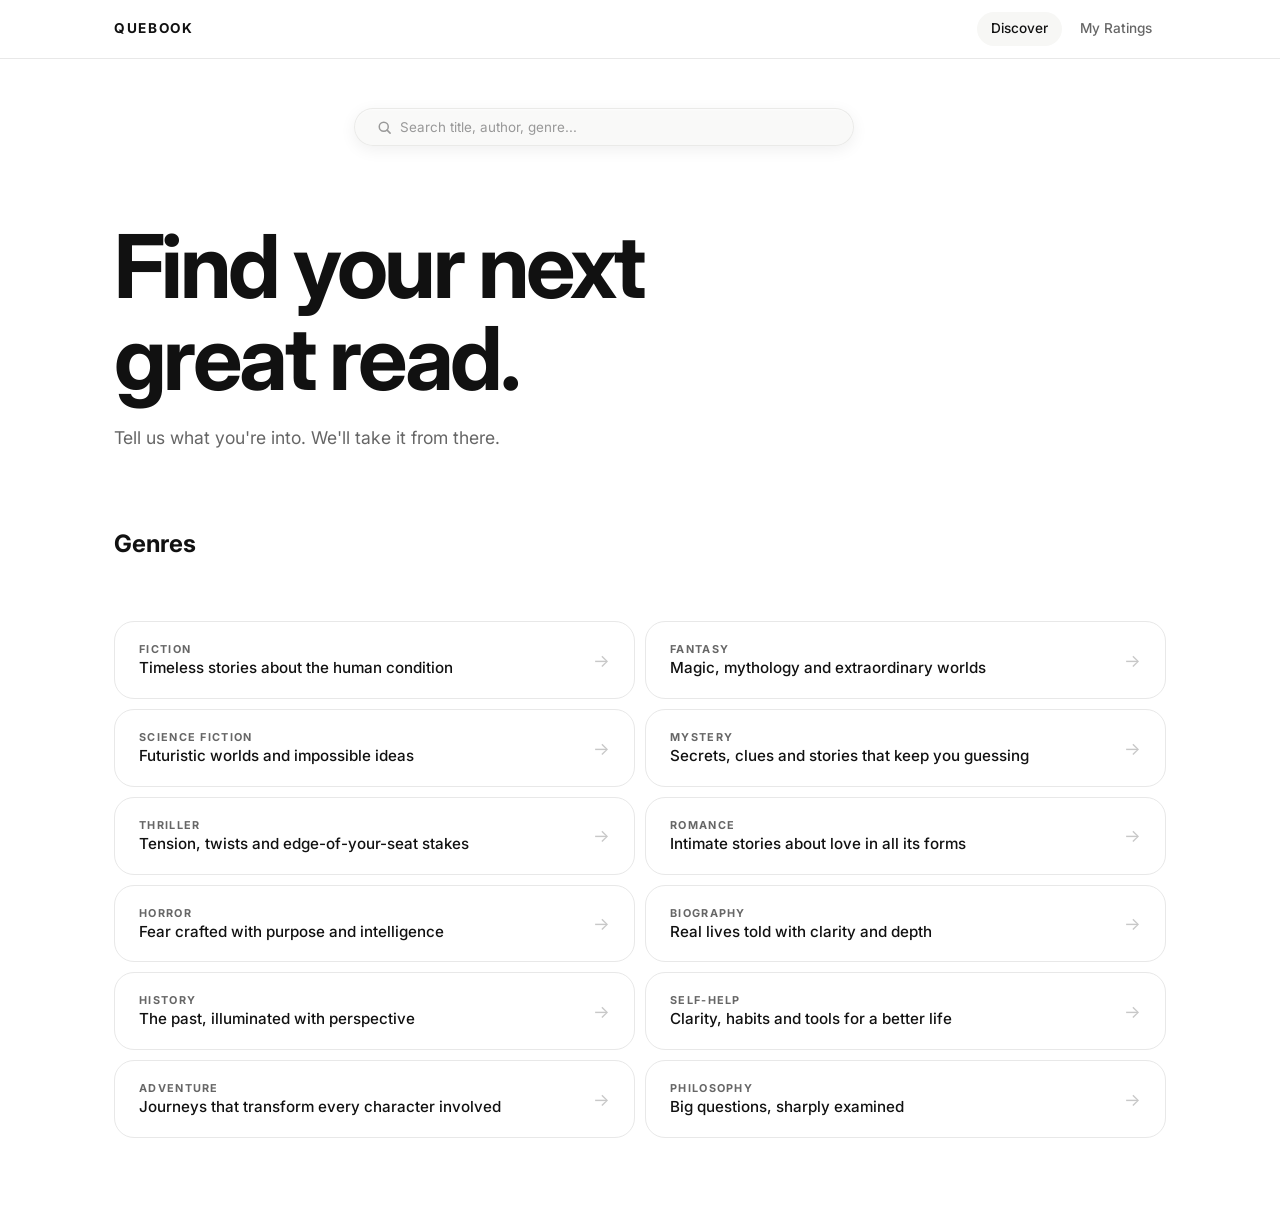
==== templates/index.html @ 7052597d "Initial commit" ====
<!DOCTYPE html>
<html lang="en">

<head>
  <meta charset="UTF-8" />
  <meta name="viewport" content="width=device-width, initial-scale=1.0" />
  <meta name="description" content="Quebook — Discover books worth your time." />
  <title>Quebook · Discover</title>

  <!-- Inter font -->
  <link rel="preconnect" href="https://fonts.googleapis.com" />
  <link rel="preconnect" href="https://fonts.gstatic.com" crossorigin />
  <link href="https://fonts.googleapis.com/css2?family=Inter:wght@300;400;500;600;700&display=swap" rel="stylesheet" />

  <!-- Modular Styles -->
  <link rel="stylesheet" href="../static/css/base.css" />
  <link rel="stylesheet" href="../static/css/navbar.css" />
  <link rel="stylesheet" href="../static/css/discover.css" />
</head>

<body data-page="discover">

  <!-- ══════════════════════════════════════════════════════════
       NAVBAR — Sticky, minimal
  ══════════════════════════════════════════════════════════ -->
  <nav class="navbar" role="navigation" aria-label="Main navigation">
    <div class="navbar-inner">
      <span class="navbar-logo" id="nav-logo" role="link" tabindex="0">Quebook</span>
      <div class="navbar-links">
        <span class="navbar-link active" id="nav-discover" role="link" tabindex="0">Discover</span>
        <span class="navbar-link" id="nav-ratings" role="link" tabindex="0">My Ratings</span>
      </div>
    </div>
  </nav>

  <!-- ══════════════════════════════════════════════════════════
       DISCOVER PAGE
  ══════════════════════════════════════════════════════════ -->
  <main id="screen-discovery" class="screen active">

    <!-- Hero -->
    <section class="hero" aria-labelledby="hero-heading">
      <div class="container">

        <!-- Search Bar (Positioned in Hero, above heading) -->
        <div class="hero-search-wrapper">
          <div class="navbar-search" id="navbar-search">
            <div class="search-input-wrapper">
              <svg class="search-icon" viewBox="0 0 20 20" fill="none" stroke="currentColor" stroke-width="2"
                stroke-linecap="round" stroke-linejoin="round" aria-hidden="true">
                <circle cx="9" cy="9" r="6"></circle>
                <line x1="13.5" y1="13.5" x2="17.5" y2="17.5"></line>
              </svg>
              <input type="text" id="search-input" class="search-input" placeholder="Search title, author, genre..."
                aria-label="Search books" autocomplete="off" spellcheck="false" />
              <button type="button" id="search-clear-btn" class="search-clear-btn" aria-label="Clear search"
                style="display: none;">×</button>
            </div>
            <div id="search-dropdown" class="search-dropdown" role="listbox" aria-label="Search results"
              style="display: none;"></div>
          </div>
        </div>

        <div class="hero-eyebrow"></div>
        <h1 class="text-hero" id="hero-heading">
          Find your next<br>great read.
        </h1>
        <p class="hero-sub" style="margin-top: 20px;">
          Tell us what you're into. We'll take it from there.
        </p>
      </div>
    </section>

    <!-- Genre Selection -->
    <section class="section-genre" aria-labelledby="genre-heading">
      <div class="container">
        <div class="section-header">
          <h1 id="genre-heading">Genres</h1>
          <p id="genre-hint"
            style="font-size:0.8rem; color:var(--grey-3); margin-top:6px; opacity:0; transition: opacity 300ms ease;">
            Select a genre to continue
          </p>
        </div>

        <div class="genre-grid" id="genre-grid" role="group" aria-label="Book genres">
          <!-- Populated by JS -->
        </div>
      </div>
    </section>

    <!-- Genre Preview (shown on genre select) -->
    <section id="genre-preview" class="genre-preview" aria-label="Genre preview" aria-live="polite">
      <!-- Populated by JS -->
    </section>

  </main>

  <!-- ══════════════════════════════════════════════════════════
       BOOK DETAILS MODAL
  ══════════════════════════════════════════════════════════ -->
  <div id="modal-overlay" class="modal-overlay" role="dialog" aria-modal="true" aria-labelledby="modal-title">
    <div class="modal">
      <div class="modal-body">
        <div class="modal-cover" id="modal-cover-wrap">
          <img id="modal-cover-img" src="" alt="" />
        </div>
        <div class="modal-info">
          <button class="modal-close" id="modal-close-btn" aria-label="Close modal">✕</button>
          <div class="modal-match" id="modal-match"></div>
          <h2 class="modal-title" id="modal-title">Book Title</h2>
          <div class="modal-author" id="modal-author">Author Name</div>
          <div class="modal-genres" id="modal-tags"></div>
          <div style="display:flex; align-items:center; gap:8px;">
            <div class="modal-stars" id="modal-stars" aria-label="Book rating"></div>
            <span class="modal-rating-text" id="modal-rating-text"></span>
          </div>
          <p class="modal-desc" id="modal-desc"></p>
        </div>
      </div>
      <div class="modal-footer">
        <button class="btn-secondary" onclick="document.getElementById('modal-overlay').classList.remove('open'); document.body.style.overflow='';">Close</button>
      </div>
    </div>
  </div>

  <!-- Modular Application Script -->
  <script type="module" src="../static/js/app.js"></script>
</body>

</html>
---- static/css/base.css ----
/* ============================================================
   BOOKLY / Quebook — Base Stylesheet (base.css)
   Global Design System Tokens, Reset, Typography & Shared Elements
   ============================================================ */

/* ── Reset & Base ─────────────────────────────────────────── */
*,
*::before,
*::after {
  box-sizing: border-box;
  margin: 0;
  padding: 0;
}

:root {
  --white: #FFFFFF;
  --black: #111111;
  --grey-1: #333333;
  --grey-2: #666666;
  --grey-3: #999999;
  --grey-4: #C8C8C8;
  --grey-5: #E8E8E8;
  --soft-bg: #F7F7F5;
  --radius-sm: 8px;
  --radius-md: 14px;
  --radius-lg: 20px;
  --radius-xl: 28px;
  --radius-pill: 9999px;
  --ease-out: cubic-bezier(0.25, 0.46, 0.45, 0.94);
  --transition: 220ms var(--ease-out);
}

html {
  -webkit-font-smoothing: antialiased;
  -moz-osx-font-smoothing: grayscale;
  scroll-behavior: smooth;
}

body {
  font-family: 'Inter', system-ui, -apple-system, sans-serif;
  font-size: 16px;
  line-height: 1.6;
  background: var(--white);
  color: var(--black);
  min-height: 100vh;
}

img {
  display: block;
  max-width: 100%;
}

button {
  font-family: inherit;
  cursor: pointer;
  border: none;
  background: none;
}

/* Thin scrollbar */
::-webkit-scrollbar {
  width: 4px;
}

::-webkit-scrollbar-track {
  background: transparent;
}

::-webkit-scrollbar-thumb {
  background: var(--grey-5);
  border-radius: 2px;
}

/* ── Typography Helpers ───────────────────────────────────── */
.text-hero {
  font-size: clamp(2.8rem, 7vw, 5.5rem);
  font-weight: 700;
  letter-spacing: -0.04em;
  line-height: 1.05;
  color: var(--black);
}

.text-display {
  font-size: clamp(2rem, 4.5vw, 3.5rem);
  font-weight: 700;
  letter-spacing: -0.035em;
  line-height: 1.08;
}

.text-heading {
  font-size: clamp(1.25rem, 2.5vw, 1.75rem);
  font-weight: 600;
  letter-spacing: -0.02em;
  line-height: 1.2;
}

.text-label {
  font-size: 0.7rem;
  font-weight: 700;
  letter-spacing: 0.14em;
  text-transform: uppercase;
  color: var(--grey-2);
}

.text-body {
  font-size: 1rem;
  line-height: 1.65;
  color: var(--grey-2);
}

/* ── Layout Container ─────────────────────────────────────── */
.container {
  max-width: 1100px;
  margin: 0 auto;
  padding: 0 24px;
}

/* ── Buttons ──────────────────────────────────────────────── */
.btn-primary {
  display: inline-flex;
  align-items: center;
  gap: 8px;
  background: var(--black);
  color: var(--white);
  font-size: 0.9rem;
  font-weight: 600;
  padding: 14px 28px;
  border-radius: var(--radius-pill);
  letter-spacing: -0.01em;
  transition: background var(--transition), transform var(--transition);
  white-space: nowrap;
  text-decoration: none;
}

.btn-primary:hover {
  background: #2a2a2a;
  transform: translateY(-1px);
}

.btn-primary:active {
  transform: translateY(0);
}

.btn-primary:disabled {
  background: var(--grey-4);
  cursor: not-allowed;
  transform: none;
}

.btn-secondary {
  display: inline-flex;
  align-items: center;
  gap: 8px;
  background: var(--white);
  color: var(--black);
  font-size: 0.9rem;
  font-weight: 500;
  padding: 13px 24px;
  border-radius: var(--radius-pill);
  border: 1.5px solid var(--grey-5);
  letter-spacing: -0.01em;
  transition: border-color var(--transition), background var(--transition);
  text-decoration: none;
}

.btn-secondary:hover {
  border-color: var(--grey-3);
  background: var(--soft-bg);
}

.btn-ghost {
  display: inline-flex;
  align-items: center;
  gap: 6px;
  font-size: 0.85rem;
  font-weight: 500;
  color: var(--grey-2);
  padding: 6px 0;
  transition: color var(--transition);
  text-decoration: none;
}

.btn-ghost:hover {
  color: var(--black);
}

/* ── Genre Tags ───────────────────────────────────────────── */
.genre-tag {
  display: inline-block;
  font-size: 0.72rem;
  font-weight: 600;
  letter-spacing: 0.04em;
  text-transform: uppercase;
  color: var(--grey-2);
  background: var(--soft-bg);
  border: 1px solid var(--grey-5);
  padding: 3px 10px;
  border-radius: var(--radius-pill);
}

/* ── Book Cover Placeholders ──────────────────────────────── */
.book-cover-placeholder {
  width: 100%;
  height: 100%;
  background: var(--soft-bg);
  border: 1px solid var(--grey-5);
  border-radius: inherit;
  display: flex;
  flex-direction: column;
  align-items: center;
  justify-content: center;
  gap: 6px;
  padding: 12px;
  text-align: center;
}

.placeholder-icon {
  font-size: 1.5rem;
}

.placeholder-title {
  font-size: 0.7rem;
  font-weight: 600;
  color: var(--grey-2);
  display: -webkit-box;
  -webkit-line-clamp: 2;
  -webkit-box-orient: vertical;
  overflow: hidden;
}

/* ── MODAL ────────────────────────────────────────────────── */
.modal-overlay {
  position: fixed;
  inset: 0;
  z-index: 200;
  background: rgba(0, 0, 0, 0.38);
  backdrop-filter: blur(3px);
  -webkit-backdrop-filter: blur(3px);
  display: flex;
  align-items: flex-end;
  justify-content: center;
  padding: 0;
  opacity: 0;
  pointer-events: none;
  transition: opacity 250ms var(--ease-out);
}

@media (min-width: 640px) {
  .modal-overlay {
    align-items: center;
    padding: 24px;
  }
}

.modal-overlay.open {
  opacity: 1;
  pointer-events: all;
}

.modal {
  background: var(--white);
  width: 100%;
  max-width: 640px;
  border-radius: var(--radius-xl) var(--radius-xl) 0 0;
  overflow: hidden;
  max-height: 92vh;
  overflow-y: auto;
  transform: translateY(30px);
  transition: transform 280ms var(--ease-out);
}

@media (min-width: 640px) {
  .modal {
    border-radius: var(--radius-xl);
    max-height: 86vh;
    transform: translateY(20px) scale(0.98);
  }
}

.modal-overlay.open .modal {
  transform: translateY(0) scale(1);
}

.modal-header {
  position: relative;
}

.modal-close {
  position: absolute;
  top: 14px;
  right: 14px;
  z-index: 10;
  width: 32px;
  height: 32px;
  border-radius: 50%;
  background: rgba(255, 255, 255, 0.85);
  backdrop-filter: blur(4px);
  color: var(--black);
  font-size: 1.1rem;
  display: flex;
  align-items: center;
  justify-content: center;
  cursor: pointer;
  border: none;
  transition: background var(--transition);
  font-family: inherit;
}

.modal-close:hover {
  background: var(--soft-bg);
}

.modal-body {
  display: flex;
  flex-direction: column;
}

@media (min-width: 500px) {
  .modal-body {
    flex-direction: row;
  }
}

.modal-cover {
  flex-shrink: 0;
  width: 100%;
  height: 220px;
  background: var(--soft-bg);
  overflow: hidden;
}

@media (min-width: 500px) {
  .modal-cover {
    width: 200px;
    height: auto;
  }
}

.modal-cover img {
  width: 100%;
  height: 100%;
  object-fit: cover;
}

.modal-info {
  flex: 1;
  padding: 28px;
  display: flex;
  flex-direction: column;
  gap: 14px;
}

.modal-match {
  font-size: 0.68rem;
  font-weight: 700;
  letter-spacing: 0.14em;
  text-transform: uppercase;
  color: var(--grey-2);
}

.modal-title {
  font-size: 1.5rem;
  font-weight: 700;
  letter-spacing: -0.03em;
  line-height: 1.1;
  color: var(--black);
}

.modal-author {
  font-size: 0.9rem;
  color: var(--grey-2);
}

.modal-genres {
  display: flex;
  flex-wrap: wrap;
  gap: 6px;
}

.modal-stars {
  display: flex;
  align-items: center;
  gap: 3px;
}

.modal-star {
  font-size: 0.9rem;
  color: var(--grey-5);
}

.modal-star.filled {
  color: var(--black);
}

.modal-rating-text {
  font-size: 0.78rem;
  color: var(--grey-3);
  margin-left: 6px;
}

.modal-desc {
  font-size: 0.875rem;
  line-height: 1.65;
  color: #444;
}

.modal-footer {
  padding: 0 28px 28px;
}

/* ── FLYING BOOK ANIMATION ────────────────────────────────── */
.flying-book-clone {
  position: fixed;
  border-radius: 12px;
  overflow: hidden;
  box-shadow: 0 16px 40px rgba(0, 0, 0, 0.28);
  pointer-events: none;
  z-index: 9999;
  transform-origin: center center;
  transition: transform 620ms cubic-bezier(0.16, 1, 0.3, 1),
              opacity 620ms cubic-bezier(0.16, 1, 0.3, 1),
              box-shadow 620ms var(--ease-out);
}

.flying-book-clone img {
  width: 100%;
  height: 100%;
  object-fit: cover;
  display: block;
}

.flying-book-clone.lifting {
  transform: scale(1.06) translateY(-6px);
  box-shadow: 0 24px 50px rgba(0, 0, 0, 0.35);
}

/* Nav ratings pulse when book arrives */
.navbar-link.nav-pulse {
  animation: navPulseGlow 400ms cubic-bezier(0.16, 1, 0.3, 1);
}

@keyframes navPulseGlow {
  0% {
    transform: scale(1);
  }
  50% {
    transform: scale(1.12);
    background: var(--black);
    color: var(--white);
  }
  100% {
    transform: scale(1);
  }
}

/* ── Utilities ────────────────────────────────────────────── */
.hidden {
  display: none !important;
}

.sr-only {
  position: absolute;
  width: 1px;
  height: 1px;
  padding: 0;
  margin: -1px;
  overflow: hidden;
  clip: rect(0, 0, 0, 0);
  border: 0;
}
---- static/css/navbar.css ----
/* ============================================================
   BOOKLY / Quebook — Navbar & Search Stylesheet (navbar.css)
   Sticky Header, Tinted Glass Search Bar, & Search History Dropdown
   ============================================================ */

/* ── NAVBAR ───────────────────────────────────────────────── */
.navbar {
  position: sticky;
  top: 0;
  z-index: 100;
  background: rgba(255, 255, 255, 0.92);
  backdrop-filter: blur(12px);
  -webkit-backdrop-filter: blur(12px);
  border-bottom: 1px solid var(--grey-5);
}

.navbar-inner {
  max-width: 1100px;
  margin: 0 auto;
  padding: 0 24px;
  height: 58px;
  display: flex;
  align-items: center;
  justify-content: space-between;
}

.navbar-logo {
  font-size: 0.85rem;
  font-weight: 700;
  letter-spacing: 0.12em;
  text-transform: uppercase;
  color: var(--black);
  text-decoration: none;
  cursor: pointer;
  transition: opacity var(--transition);
}

.navbar-logo:hover {
  opacity: 0.6;
}

.navbar-links {
  display: flex;
  align-items: center;
  gap: 4px;
}

.navbar-link {
  font-size: 0.85rem;
  font-weight: 500;
  color: var(--grey-2);
  padding: 6px 14px;
  border-radius: var(--radius-pill);
  transition: all var(--transition);
  cursor: pointer;
  text-decoration: none;
}

.navbar-link:hover {
  color: var(--black);
  background: var(--soft-bg);
}

.navbar-link.active {
  color: var(--black);
  background: var(--soft-bg);
}

/* ── HERO SEARCH POSITIONING & TINTED GLASS ────────────────── */
.hero-search-wrapper {
  display: flex;
  justify-content: flex-start;
  margin-left: clamp(240px, 0%, 360px);
  margin-top: -15px;
  margin-bottom: 38px;
  position: relative;
  z-index: 30;
}

.navbar-search {
  position: relative;
  width: 100%;
  max-width: 500px;
  margin: 0;
}

.search-input-wrapper {
  display: flex;
  align-items: center;
  background: rgba(247, 247, 245, 0.715);
  backdrop-filter: blur(16px) saturate(180%);
  -webkit-backdrop-filter: blur(16px) saturate(180%);
  border: 1.5px solid rgba(220, 220, 218, 0.547);
  border-radius: var(--radius-pill);
  padding: 0 18px 0 22px;
  height: 38px;
  box-shadow: 0 4px 16px rgba(0, 0, 0, 0.062), inset 0 1px 1px rgba(255, 255, 255, 0.508);
  transition: border-color var(--transition), background var(--transition), box-shadow var(--transition);
}

.search-input-wrapper:hover {
  border-color: rgba(180, 180, 180, 0.95);
  background: rgba(255, 255, 255, 0.88);
  box-shadow: 0 6px 22px rgba(0, 0, 0, 0.06), inset 0 1px 2px rgba(255, 255, 255, 1);
}

.search-input-wrapper:focus-within {
  background: rgba(255, 255, 255, 0.96);
  border-color: var(--black);
  box-shadow: 0 8px 28px rgba(0, 0, 0, 0.09), inset 0 1px 2px rgba(255, 255, 255, 1);
}

.search-icon {
  width: 15px;
  height: 15px;
  color: var(--grey-3);
  margin-right: 8px;
  flex-shrink: 0;
  transition: color var(--transition);
}

.search-input-wrapper:focus-within .search-icon {
  color: var(--black);
}

.search-input {
  flex: 1;
  border: none;
  background: transparent;
  font-family: inherit;
  font-size: 0.84rem;
  color: var(--black);
  outline: none;
  min-width: 0;
  padding: 0;
}

.search-input::placeholder {
  color: var(--grey-3);
  font-size: 0.84rem;
}

.search-clear-btn {
  width: 20px;
  height: 20px;
  border-radius: 50%;
  background: var(--grey-4);
  color: var(--white);
  font-size: 13px;
  font-weight: 600;
  line-height: 1;
  display: inline-flex;
  align-items: center;
  justify-content: center;
  cursor: pointer;
  border: none;
  margin-left: 6px;
  flex-shrink: 0;
  padding: 0;
  transition: background var(--transition), transform var(--transition);
}

.search-clear-btn:hover {
  background: var(--grey-2);
  transform: scale(1.08);
}

/* ── SEARCH RESULTS DROPDOWN ──────────────────────────────── */
.search-dropdown {
  position: absolute;
  top: calc(100% + 8px);
  left: 0;
  right: 0;
  background: rgba(255, 255, 255, 0.92);
  backdrop-filter: blur(20px) saturate(180%);
  -webkit-backdrop-filter: blur(20px) saturate(180%);
  border: 1px solid rgba(225, 225, 225, 0.85);
  border-radius: var(--radius-md);
  box-shadow: 0 16px 44px rgba(0, 0, 0, 0.1), 0 2px 8px rgba(0, 0, 0, 0.02);
  max-height: 380px;
  overflow-y: auto;
  z-index: 150;
  padding: 6px;
  animation: searchDropIn 240ms var(--ease-out);
}

@keyframes searchDropIn {
  from {
    opacity: 0;
    transform: translateY(-8px) scale(0.98);
  }
  to {
    opacity: 1;
    transform: translateY(0) scale(1);
  }
}

.search-result-item {
  display: flex;
  align-items: center;
  gap: 12px;
  padding: 8px 10px;
  border-radius: var(--radius-sm);
  cursor: pointer;
  transition: background 150ms ease;
  -webkit-user-select: none;
  user-select: none;
}

.search-result-item:hover,
.search-result-item.highlighted {
  background: var(--soft-bg);
}

.search-result-cover {
  width: 36px;
  height: 52px;
  border-radius: 6px;
  overflow: hidden;
  flex-shrink: 0;
  background: var(--soft-bg);
  display: flex;
  align-items: center;
  justify-content: center;
}

.search-result-cover img {
  width: 100%;
  height: 100%;
  object-fit: cover;
}

.search-result-cover .book-cover-placeholder {
  width: 100%;
  height: 100%;
  display: flex;
  align-items: center;
  justify-content: center;
  font-size: 1rem;
}

.search-result-info {
  flex: 1;
  min-width: 0;
  display: flex;
  flex-direction: column;
  gap: 2px;
}

.search-result-title {
  font-size: 0.85rem;
  font-weight: 600;
  color: var(--black);
  white-space: nowrap;
  overflow: hidden;
  text-overflow: ellipsis;
  line-height: 1.3;
}

.search-result-author {
  font-size: 0.74rem;
  color: var(--grey-3);
  white-space: nowrap;
  overflow: hidden;
  text-overflow: ellipsis;
}

.search-result-genre {
  font-size: 0.65rem;
  font-weight: 600;
  letter-spacing: 0.05em;
  text-transform: uppercase;
  color: var(--grey-2);
  background: var(--soft-bg);
  border: 1px solid var(--grey-5);
  padding: 3px 8px;
  border-radius: var(--radius-pill);
  flex-shrink: 0;
}

.search-result-item:hover .search-result-genre,
.search-result-item.highlighted .search-result-genre {
  background: var(--white);
  border-color: var(--grey-4);
}

/* ── SEARCH HISTORY HEADER & ITEMS ────────────────────────── */
.search-history-header {
  display: flex;
  align-items: center;
  justify-content: space-between;
  padding: 8px 10px 8px;
  border-bottom: 1px solid rgba(0, 0, 0, 0.06);
  margin-bottom: 4px;
}

.search-history-label {
  font-size: 0.7rem;
  font-weight: 700;
  letter-spacing: 0.08em;
  text-transform: uppercase;
  color: var(--grey-2);
}

.search-history-clear-btn {
  font-size: 0.72rem;
  font-weight: 600;
  color: var(--grey-3);
  background: none;
  border: none;
  cursor: pointer;
  padding: 2px 6px;
  border-radius: var(--radius-sm);
  transition: color var(--transition), background var(--transition);
}

.search-history-clear-btn:hover {
  color: var(--black);
  background: rgba(0, 0, 0, 0.05);
}

.search-history-item-remove {
  width: 18px;
  height: 18px;
  border-radius: 50%;
  background: none;
  border: none;
  color: var(--grey-3);
  font-size: 11px;
  display: flex;
  align-items: center;
  justify-content: center;
  cursor: pointer;
  opacity: 0;
  transition: all var(--transition);
  flex-shrink: 0;
  margin-left: 6px;
}

.search-result-item:hover .search-history-item-remove {
  opacity: 1;
}

.search-history-item-remove:hover {
  background: var(--grey-4);
  color: var(--black);
}

/* No results block */
.search-no-results {
  padding: 24px 16px;
  text-align: center;
}

.search-no-results-title {
  font-size: 0.9rem;
  font-weight: 600;
  color: var(--black);
  margin-bottom: 4px;
}

.search-no-results-sub {
  font-size: 0.78rem;
  color: var(--grey-3);
}
---- static/css/discover.css ----
/* ============================================================
   BOOKLY / Quebook — Discover Page Stylesheet (discover.css)
   Hero Section, Genre Cards Grid & Interactive Genre Preview
   ============================================================ */

/* ── Hero Section ─────────────────────────────────────────── */
.hero {
  padding: 64px 0 72px;
}

.hero-eyebrow {
  display: inline-flex;
  align-items: center;
  gap: 8px;
  margin-bottom: 28px;
}

.hero-dot {
  width: 6px;
  height: 6px;
  border-radius: 50%;
  background: var(--black);
}

.hero-tagline {
  font-size: 0.75rem;
  font-weight: 600;
  letter-spacing: 0.1em;
  text-transform: uppercase;
  color: var(--grey-2);
}

.hero h1 {
  margin-bottom: 20px;
}

.hero-sub {
  font-size: 1.1rem;
  color: var(--grey-2);
  max-width: 480px;
  line-height: 1.6;
}

/* ── Genre Section ────────────────────────────────────────── */
.section-genre {
  padding-bottom: 80px;
}

.section-header {
  margin-bottom: 32px;
}

.section-header h2 {
  font-size: 1rem;
  font-weight: 600;
  letter-spacing: -0.01em;
  color: var(--black);
}

/* ── Genre Grid ───────────────────────────────────────────── */
.genre-grid {
  display: grid;
  grid-template-columns: 1fr 1fr;
  gap: 10px;
}

@media (max-width: 640px) {
  .genre-grid {
    grid-template-columns: 1fr;
  }
}

.genre-tile {
  display: flex;
  align-items: center;
  justify-content: space-between;
  padding: 20px 24px;
  border: 1.5px solid var(--grey-5);
  border-radius: var(--radius-lg);
  background: var(--white);
  cursor: pointer;
  transition: all var(--transition);
  text-align: left;
  width: 100%;
}

.genre-tile:hover {
  border-color: #BBBBBB;
  transform: translateY(-2px);
  box-shadow: 0 4px 20px rgba(0, 0, 0, 0.06);
}

.genre-tile.selected {
  background: var(--black);
  border-color: var(--black);
}

.genre-tile-content {
  display: flex;
  flex-direction: column;
  gap: 2px;
}

.genre-tile-name {
  font-size: 0.68rem;
  font-weight: 700;
  letter-spacing: 0.12em;
  text-transform: uppercase;
  color: var(--grey-2);
  transition: color var(--transition);
}

.genre-tile.selected .genre-tile-name {
  color: rgba(255, 255, 255, 0.55);
}

.genre-tile-desc {
  font-size: 0.95rem;
  font-weight: 500;
  color: var(--black);
  line-height: 1.3;
  transition: color var(--transition);
}

.genre-tile.selected .genre-tile-desc {
  color: var(--white);
}

.genre-arrow {
  font-size: 1.1rem;
  color: var(--grey-4);
  transition: transform var(--transition), color var(--transition);
  flex-shrink: 0;
  margin-left: 16px;
}

.genre-tile:hover .genre-arrow {
  transform: translateX(4px);
  color: var(--grey-2);
}

.genre-tile.selected .genre-arrow {
  color: rgba(255, 255, 255, 0.6);
}

/* ── Genre Preview ────────────────────────────────────────── */
.genre-preview {
  border-top: 1px solid var(--grey-5);
  padding: 56px 0 72px;
  display: none;
}

.genre-preview.visible {
  display: block;
  animation: screenIn 300ms var(--ease-out) both;
}

@keyframes screenIn {
  from {
    opacity: 0;
    transform: translateY(10px);
  }
  to {
    opacity: 1;
    transform: translateY(0);
  }
}

.preview-header {
  display: flex;
  align-items: flex-end;
  justify-content: space-between;
  margin-bottom: 40px;
  gap: 24px;
  flex-wrap: wrap;
}

.preview-label {
  font-size: 0.68rem;
  font-weight: 700;
  letter-spacing: 0.14em;
  text-transform: uppercase;
  color: var(--grey-2);
  margin-bottom: 8px;
}

.preview-title {
  font-size: clamp(1.5rem, 3vw, 2.2rem);
  font-weight: 700;
  letter-spacing: -0.03em;
  color: var(--black);
  line-height: 1.1;
}

.preview-sub {
  font-size: 0.9rem;
  color: var(--grey-2);
  margin-top: 6px;
}

/* ── Book Grid ────────────────────────────────────────────── */
.book-grid {
  display: grid;
  grid-template-columns: repeat(5, 1fr);
  gap: 20px 16px;
}

@media (max-width: 900px) {
  .book-grid {
    grid-template-columns: repeat(4, 1fr);
  }
}

@media (max-width: 680px) {
  .book-grid {
    grid-template-columns: repeat(3, 1fr);
  }
}

@media (max-width: 440px) {
  .book-grid {
    grid-template-columns: repeat(2, 1fr);
  }
}

.book-card {
  cursor: pointer;
}

.book-cover-wrap {
  position: relative;
  border-radius: 12px;
  overflow: hidden;
  aspect-ratio: 2 / 3;
  background: var(--soft-bg);
  margin-bottom: 10px;
  transition: transform var(--transition), box-shadow var(--transition);
}

.book-card:hover .book-cover-wrap {
  transform: translateY(-3px) scale(1.02);
  box-shadow: 0 12px 32px rgba(0, 0, 0, 0.1);
}

.book-cover-wrap img {
  width: 100%;
  height: 100%;
  object-fit: cover;
  transition: transform 350ms var(--ease-out);
}

.book-info {
  padding: 0 2px;
}

.book-title {
  font-size: 0.85rem;
  font-weight: 600;
  color: var(--black);
  line-height: 1.35;
  margin-bottom: 2px;
  display: -webkit-box;
  -webkit-line-clamp: 2;
  -webkit-box-orient: vertical;
  overflow: hidden;
}

.book-author {
  font-size: 0.75rem;
  color: var(--grey-3);
  font-weight: 400;
}

/* ── Preview CTA ──────────────────────────────────────────── */
.preview-cta {
  margin-top: 44px;
  display: flex;
  align-items: center;
  gap: 16px;
}
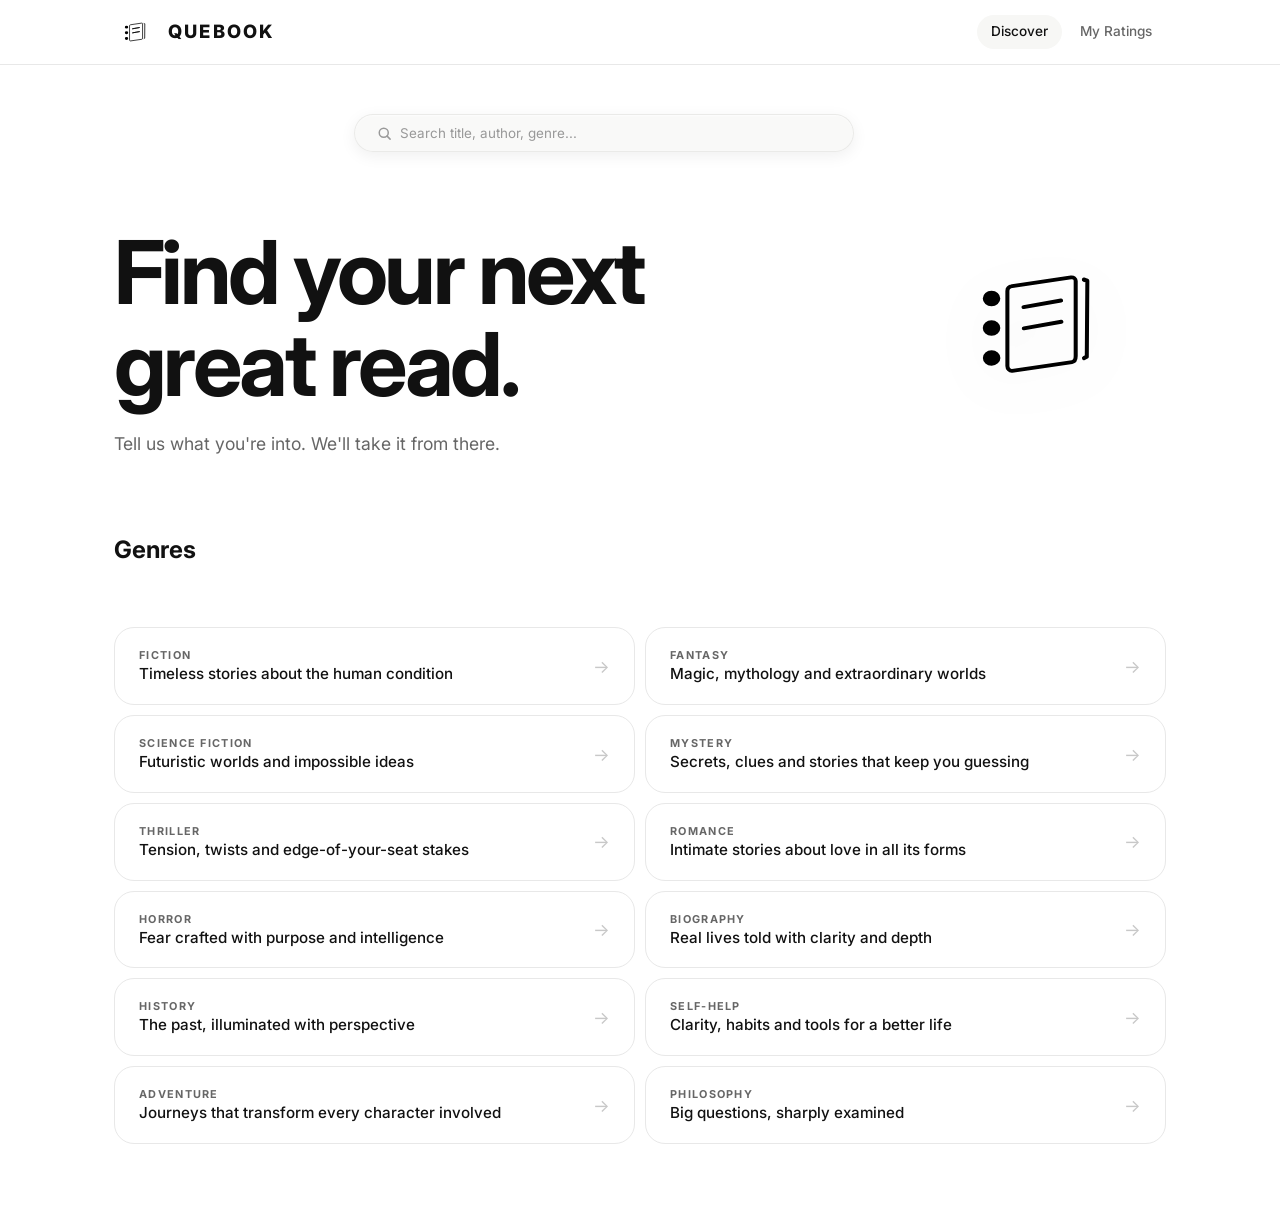
==== commit 1dad5f5e: "first commiT" ====
--- a/templates/index.html
+++ b/templates/index.html
@@ -12,6 +12,10 @@
   <link rel="preconnect" href="https://fonts.gstatic.com" crossorigin />
   <link href="https://fonts.googleapis.com/css2?family=Inter:wght@300;400;500;600;700&display=swap" rel="stylesheet" />
 
+  <!-- Favicon -->
+  <link rel="icon" type="image/svg+xml" href="../static/images/quebook_icon.svg?v=2" />
+  <link rel="shortcut icon" href="../static/images/quebook_icon.svg?v=2" />
+
   <!-- Modular Styles -->
   <link rel="stylesheet" href="../static/css/base.css" />
   <link rel="stylesheet" href="../static/css/navbar.css" />
@@ -25,7 +29,10 @@
   ══════════════════════════════════════════════════════════ -->
   <nav class="navbar" role="navigation" aria-label="Main navigation">
     <div class="navbar-inner">
-      <span class="navbar-logo" id="nav-logo" role="link" tabindex="0">Quebook</span>
+      <span class="navbar-logo" id="nav-logo" role="link" tabindex="0">
+        <img src="../static/images/qlogo.svg" alt="Quebook Logo" class="navbar-logo-icon" />
+        <span>Quebook</span>
+      </span>
       <div class="navbar-links">
         <span class="navbar-link active" id="nav-discover" role="link" tabindex="0">Discover</span>
         <span class="navbar-link" id="nav-ratings" role="link" tabindex="0">My Ratings</span>
@@ -61,13 +68,23 @@
           </div>
         </div>
 
-        <div class="hero-eyebrow"></div>
-        <h1 class="text-hero" id="hero-heading">
-          Find your next<br>great read.
-        </h1>
-        <p class="hero-sub" style="margin-top: 20px;">
-          Tell us what you're into. We'll take it from there.
-        </p>
+        <div class="hero-main-row">
+          <div class="hero-left">
+            <div class="hero-eyebrow"></div>
+            <h1 class="text-hero" id="hero-heading">
+              Find your next<br>great read.
+            </h1>
+            <p class="hero-sub" style="margin-top: 20px;">
+              Tell us what you're into. We'll take it from there.
+            </p>
+          </div>
+
+          <!-- Right Side Logo Emblem -->
+          <div class="hero-right-logo" aria-hidden="true">
+            <img src="../static/images/qlogo.svg" alt="Quebook Emblem" class="hero-emblem" />
+          </div>
+        </div>
+
       </div>
     </section>
 
--- a/static/css/navbar.css
+++ b/static/css/navbar.css
@@ -18,25 +18,36 @@
   max-width: 1100px;
   margin: 0 auto;
   padding: 0 24px;
-  height: 58px;
+  height: 64px;
   display: flex;
   align-items: center;
   justify-content: space-between;
 }
 
 .navbar-logo {
-  font-size: 0.85rem;
-  font-weight: 700;
+  display: inline-flex;
+  align-items: center;
+  gap: 12px;
+  font-size: 1.15rem;
+  font-weight: 800;
   letter-spacing: 0.12em;
   text-transform: uppercase;
   color: var(--black);
   text-decoration: none;
   cursor: pointer;
   transition: opacity var(--transition);
+  user-select: none;
+}
+
+.navbar-logo-icon {
+  width: 42px;
+  height: 42px;
+  object-fit: contain;
+  display: block;
 }
 
 .navbar-logo:hover {
-  opacity: 0.6;
+  opacity: 0.7;
 }
 
 .navbar-links {
--- a/static/css/discover.css
+++ b/static/css/discover.css
@@ -6,6 +6,52 @@
 /* ── Hero Section ─────────────────────────────────────────── */
 .hero {
   padding: 64px 0 72px;
+}
+
+.hero-main-row {
+  display: flex;
+  align-items: center;
+  justify-content: space-between;
+  gap: 48px;
+}
+
+.hero-left {
+  flex: 1;
+  max-width: 620px;
+}
+
+.hero-right-logo {
+  flex-shrink: 0;
+  display: flex;
+  align-items: center;
+  justify-content: center;
+  padding-right: 20px;
+}
+
+.hero-emblem {
+  width: 220px;
+  height: 220px;
+  object-fit: contain;
+  display: block;
+  filter: drop-shadow(0 12px 30px rgba(0, 0, 0, 0.06));
+  transition: transform 0.4s cubic-bezier(0.16, 1, 0.3, 1), filter 0.4s ease;
+  user-select: none;
+}
+
+.hero-emblem:hover {
+  transform: translateY(-4px) scale(1.03);
+  filter: drop-shadow(0 18px 36px rgba(0, 0, 0, 0.1));
+}
+
+@media (max-width: 860px) {
+  .hero-main-row {
+    flex-direction: column;
+    align-items: flex-start;
+    gap: 32px;
+  }
+  .hero-right-logo {
+    display: none;
+  }
 }
 
 .hero-eyebrow {
